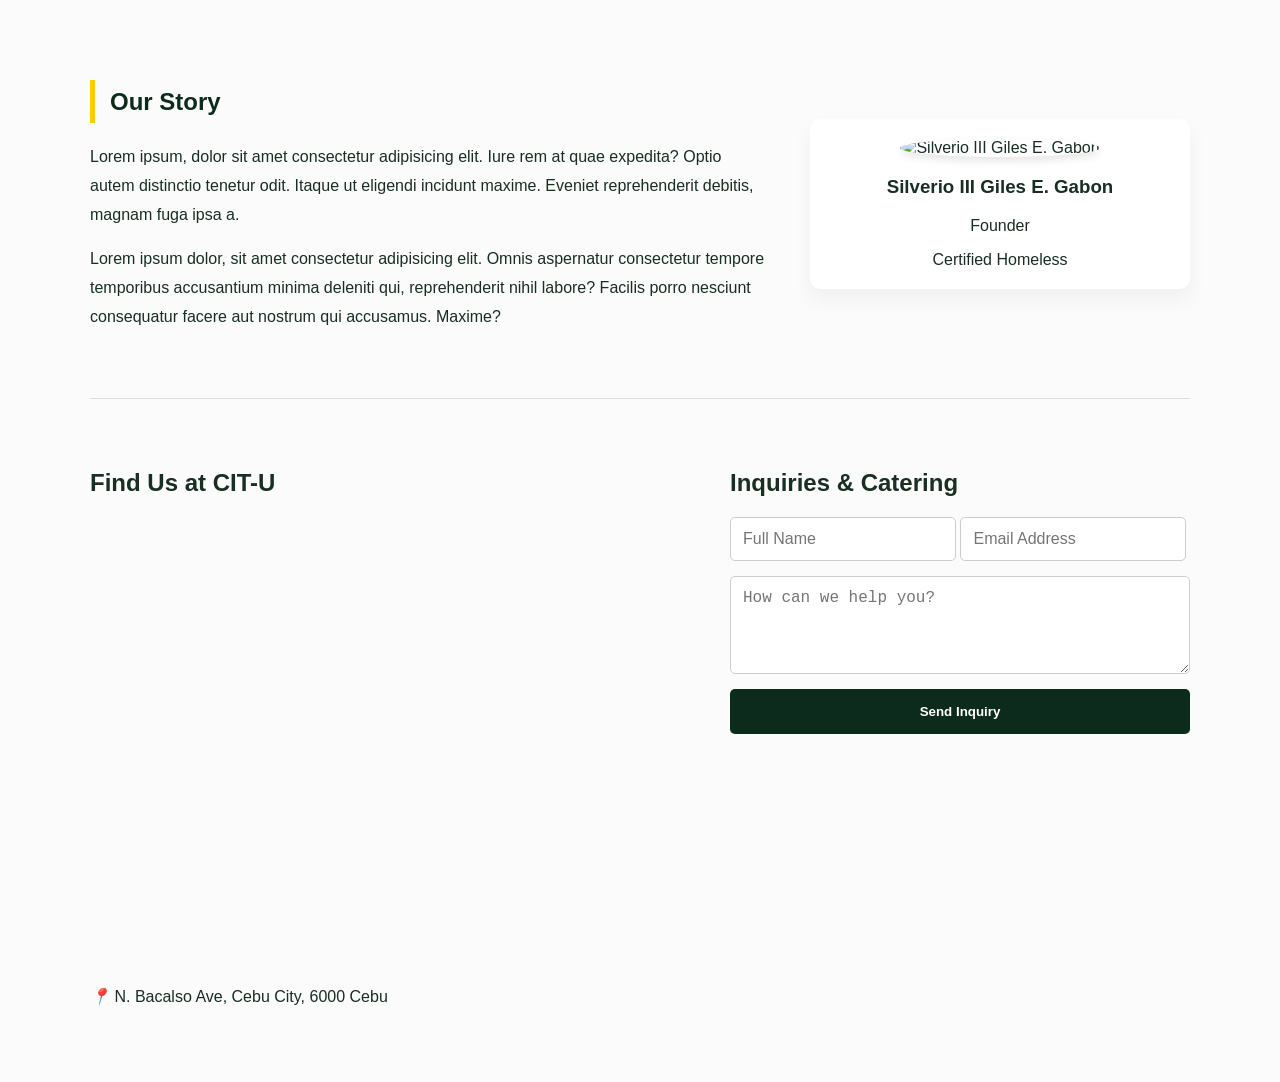
==== aboutus.html @ 270f206a "Add files via upload" ====
<!DOCTYPE html>
<html lang="en">
<head>
    <meta charset="UTF-8">
    <meta name="viewport" content="width=device-width, initial-scale=1.0">
    <link rel="shortcut icon" href="C:\Users\giles\Documents\New folder (2)\Images\agnes-tachyon-uma-musume.gif" type="image/x-icon">
    <title>About Silver Store | Information</title>
    <link rel="stylesheet" href="stylesabout.css">
    <style>
        /* Prevent selection and image dragging */
        body {
            -webkit-user-select: none;
            -ms-user-select: none;
            user-select: none;
        }
        img {
            -webkit-user-drag: none;
            pointer-events: none;
        }
        /* Ensure the form remains interactive */
        input, textarea, button, iframe {
            pointer-events: auto;
        }
    </style>
</head>
<body>

    <main class="content-wrapper">
        
        <section class="story-section">
            <div class="story-text">
                <h2>Our Story</h2>
                <p>Lorem ipsum, dolor sit amet consectetur adipisicing elit. Iure rem at quae expedita? Optio autem distinctio tenetur odit. Itaque ut eligendi incidunt maxime. Eveniet reprehenderit debitis, magnam fuga ipsa a.</p>
                <p>Lorem ipsum dolor, sit amet consectetur adipisicing elit. Omnis aspernatur consectetur tempore temporibus accusantium minima deleniti qui, reprehenderit nihil labore? Facilis porro nesciunt consequatur facere aut nostrum qui accusamus. Maxime?</p>
            </div>
            
            <div class="owner-card">
                <div class="image-frame">
                    <img src="C:\Users\giles\Documents\New folder (2)\Images\SnapInsta.to_474209692_18165299080322224_3025187844696752054_n.jpg" alt="Silverio III Giles E. Gabon">
                </div>
                <h3>Silverio III Giles E. Gabon</h3>
                <p class="role">Founder</p>
                <div class="social-small">
                    <span>Certified Homeless</span>
                </div>
            </div>
        </section>

        <hr class="divider">

        <section class="contact-grid">
            <div class="map-container">
                <h2>Find Us at CIT-U</h2>
                <iframe src="https://www.google.com/maps/embed?pb=!1m18!1m12!1m3!1d3731.3563297255337!2d123.87855907479795!3d10.294475489826521!2m3!1f0!2f0!3f0!3m2!1i1024!2i768!4f13.1!3m3!1m2!1s0x33a99c015a4bf233%3A0x95d783198f4634f8!2sCebu%20Institute%20of%20Technology%20-%20University!5e1!3m2!1sen!2sph!4v1772598541586!5m2!1sen!2sph" width="600" height="450" style="border:0;" allowfullscreen="" loading="lazy" referrerpolicy="no-referrer-when-downgrade"></iframe>
                <p><i class="icon">📍</i> N. Bacalso Ave, Cebu City, 6000 Cebu</p>
            </div>

            <div class="form-container">
                <h2>Inquiries & Catering</h2>
                <form>
                    <div class="input-group">
                        <input type="text" placeholder="Full Name" required>
                        <input type="email" placeholder="Email Address" required>
                    </div>
                    <textarea placeholder="How can we help you?" rows="4" required></textarea>
                    <button type="submit" class="submit-btn">Send Inquiry</button>
                </form>
            </div>
        </section>
    </main>
</body>
</html>
---- stylesabout.css ----
body {
    background-color: #f8f9f8a9;
    margin: 0;
    padding: 0;
    font-family: 'Segoe UI', sans-serif;
    color: #1a2e23;
}

.about-header {
    background-color: #0d2b1d;
    color: white;
    text-align: center;
    padding: 60px 20px;
}

.about-header h1 {
    font-size: 2.5rem;
    letter-spacing: 4px;
    margin: 0;
}

.content-wrapper {
    max-width: 1100px;
    margin: 40px auto;
    padding: 20px;
}

/* STORY & OWNER SECTION */
.story-section {
    display: flex;
    flex-wrap: wrap;
    gap: 40px;
    align-items: center;
    margin-bottom: 50px;
}

.story-text {
    flex: 2;
    line-height: 1.8;
}

.story-text h2 {
    color: #0d2b1d;
    border-left: 5px solid #ffcc00;
    padding-left: 15px;
}

.owner-card {
    flex: 1;
    background: white;
    padding: 20px;
    text-align: center;
    border-radius: 10px;
    box-shadow: 0 10px 20px rgba(0,0,0,0.05);
}

.image-frame {
    margin-bottom: 15px;
}

.owner-card img {
    width: 200px;
    height: 200px;
    border-radius: 50%;
    object-fit: cover;
    box-shadow: 0 4px 8px rgba(0,0,0,0.1);
}



/* CONTACT & MAP GRID */
.contact-grid {
    display: flex;
    flex-wrap: wrap;
    gap: 40px;
    margin-top: 50px;
}

.map-container, .form-container {
    flex: 1 1 450px;
}

.form-container form {
    display: flex;
    flex-direction: column;
    gap: 15px;
}

.form-container input, .form-container textarea {
    padding: 12px;
    border: 1px solid #ccc;
    border-radius: 5px;
    font-size: 1rem;
}

.submit-btn {
    background-color: #0d2b1d;
    color: white;
    border: none;
    padding: 15px;
    border-radius: 5px;
    cursor: pointer;
    font-weight: bold;
    transition: 0.3s;
}

.submit-btn:hover {
    background-color: #163d29;
}

.divider {
    border: 0;
    height: 1px;
    background: #ddd;
    margin: 40px 0;
}

.footer {
    background-color: #0d2b1d;
    color: #8da399;
    text-align: center;
    padding: 30px 0;
    margin-top: 50px;
}
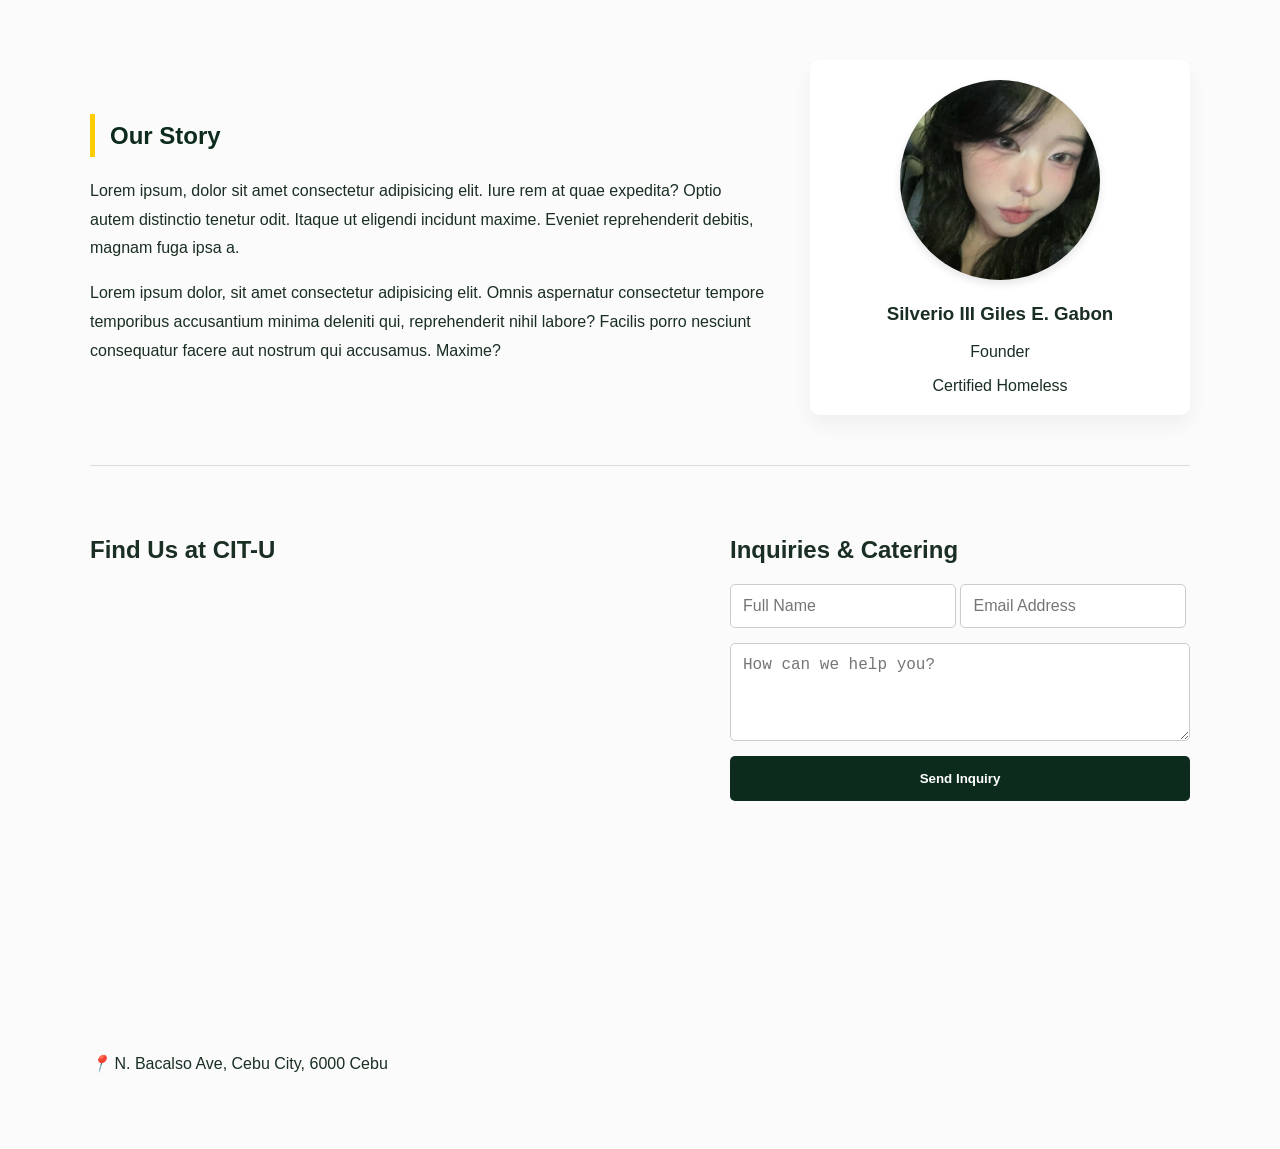
==== commit 98a7570a: "Fix image paths and add missing newline at EOF" ====
--- a/aboutus.html
+++ b/aboutus.html
@@ -36,7 +36,7 @@
             
             <div class="owner-card">
                 <div class="image-frame">
-                    <img src="C:\Users\giles\Documents\New folder (2)\Images\SnapInsta.to_474209692_18165299080322224_3025187844696752054_n.jpg" alt="Silverio III Giles E. Gabon">
+                    <img src="Images/SnapInsta.to_474209692_18165299080322224_3025187844696752054_n.jpg" alt="Silverio III Giles E. Gabon">
                 </div>
                 <h3>Silverio III Giles E. Gabon</h3>
                 <p class="role">Founder</p>
@@ -69,4 +69,5 @@
         </section>
     </main>
 </body>
-</html>+
+</html>
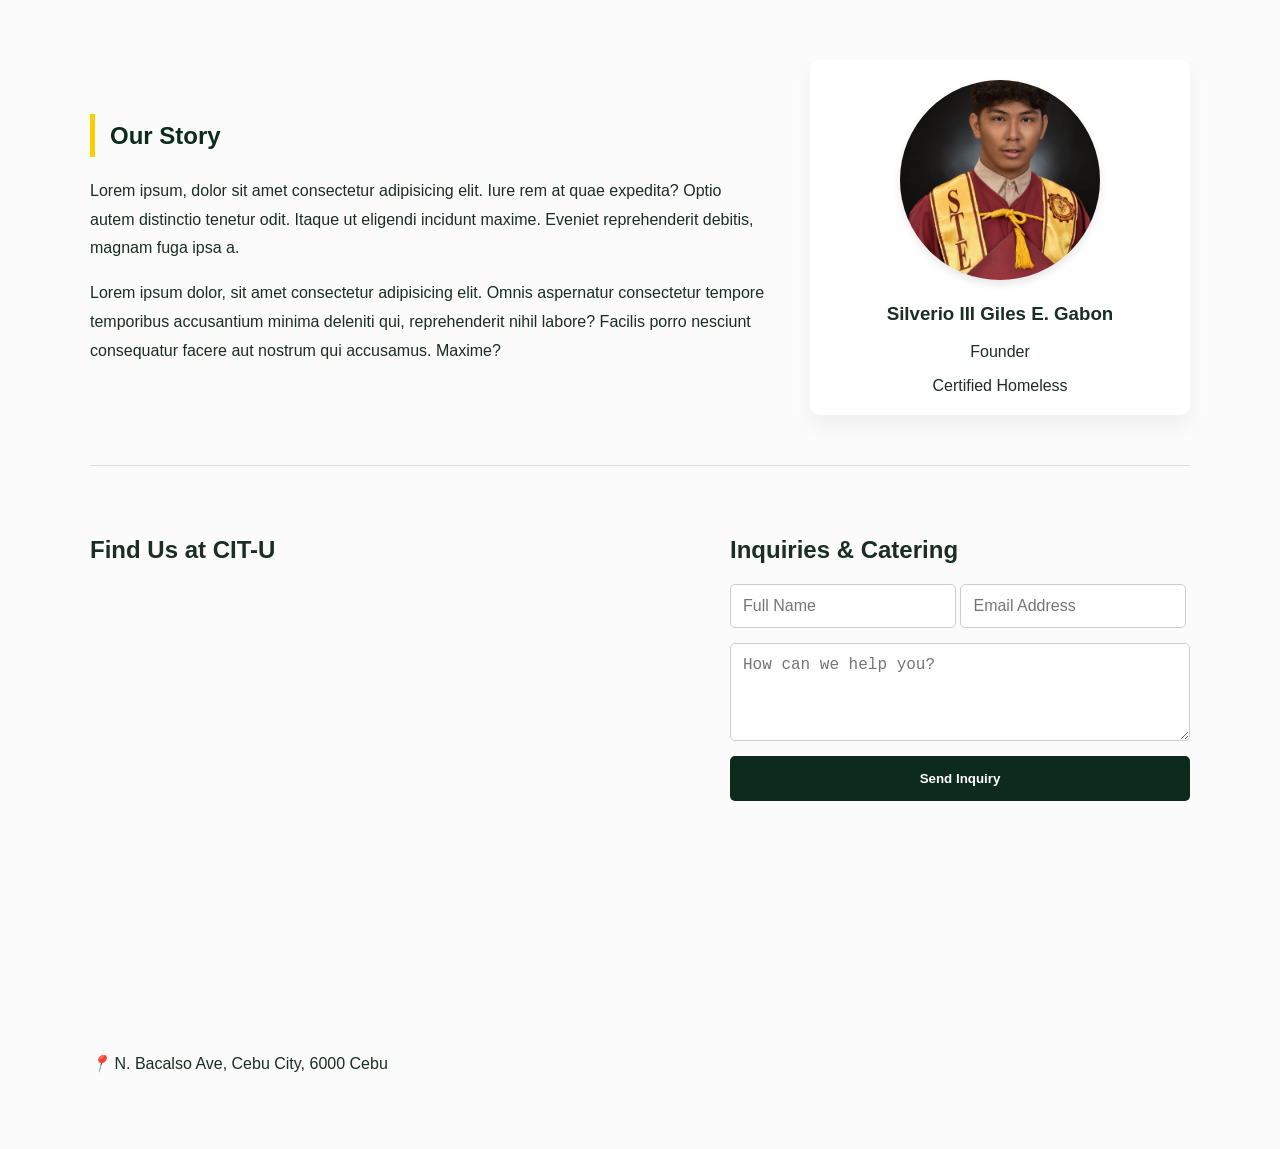
==== commit 4223b57c: "Change owner image in aboutus.html Updated the image source for the owner card in the story section." ====
--- a/aboutus.html
+++ b/aboutus.html
@@ -36,7 +36,7 @@
             
             <div class="owner-card">
                 <div class="image-frame">
-                    <img src="Images/SnapInsta.to_474209692_18165299080322224_3025187844696752054_n.jpg" alt="Silverio III Giles E. Gabon">
+                    <img src="Images/DCS_4450-sel_-_Copy.jpg" alt="Silverio III Giles E. Gabon">
                 </div>
                 <h3>Silverio III Giles E. Gabon</h3>
                 <p class="role">Founder</p>
@@ -71,3 +71,4 @@
 </body>
 
 </html>
+
